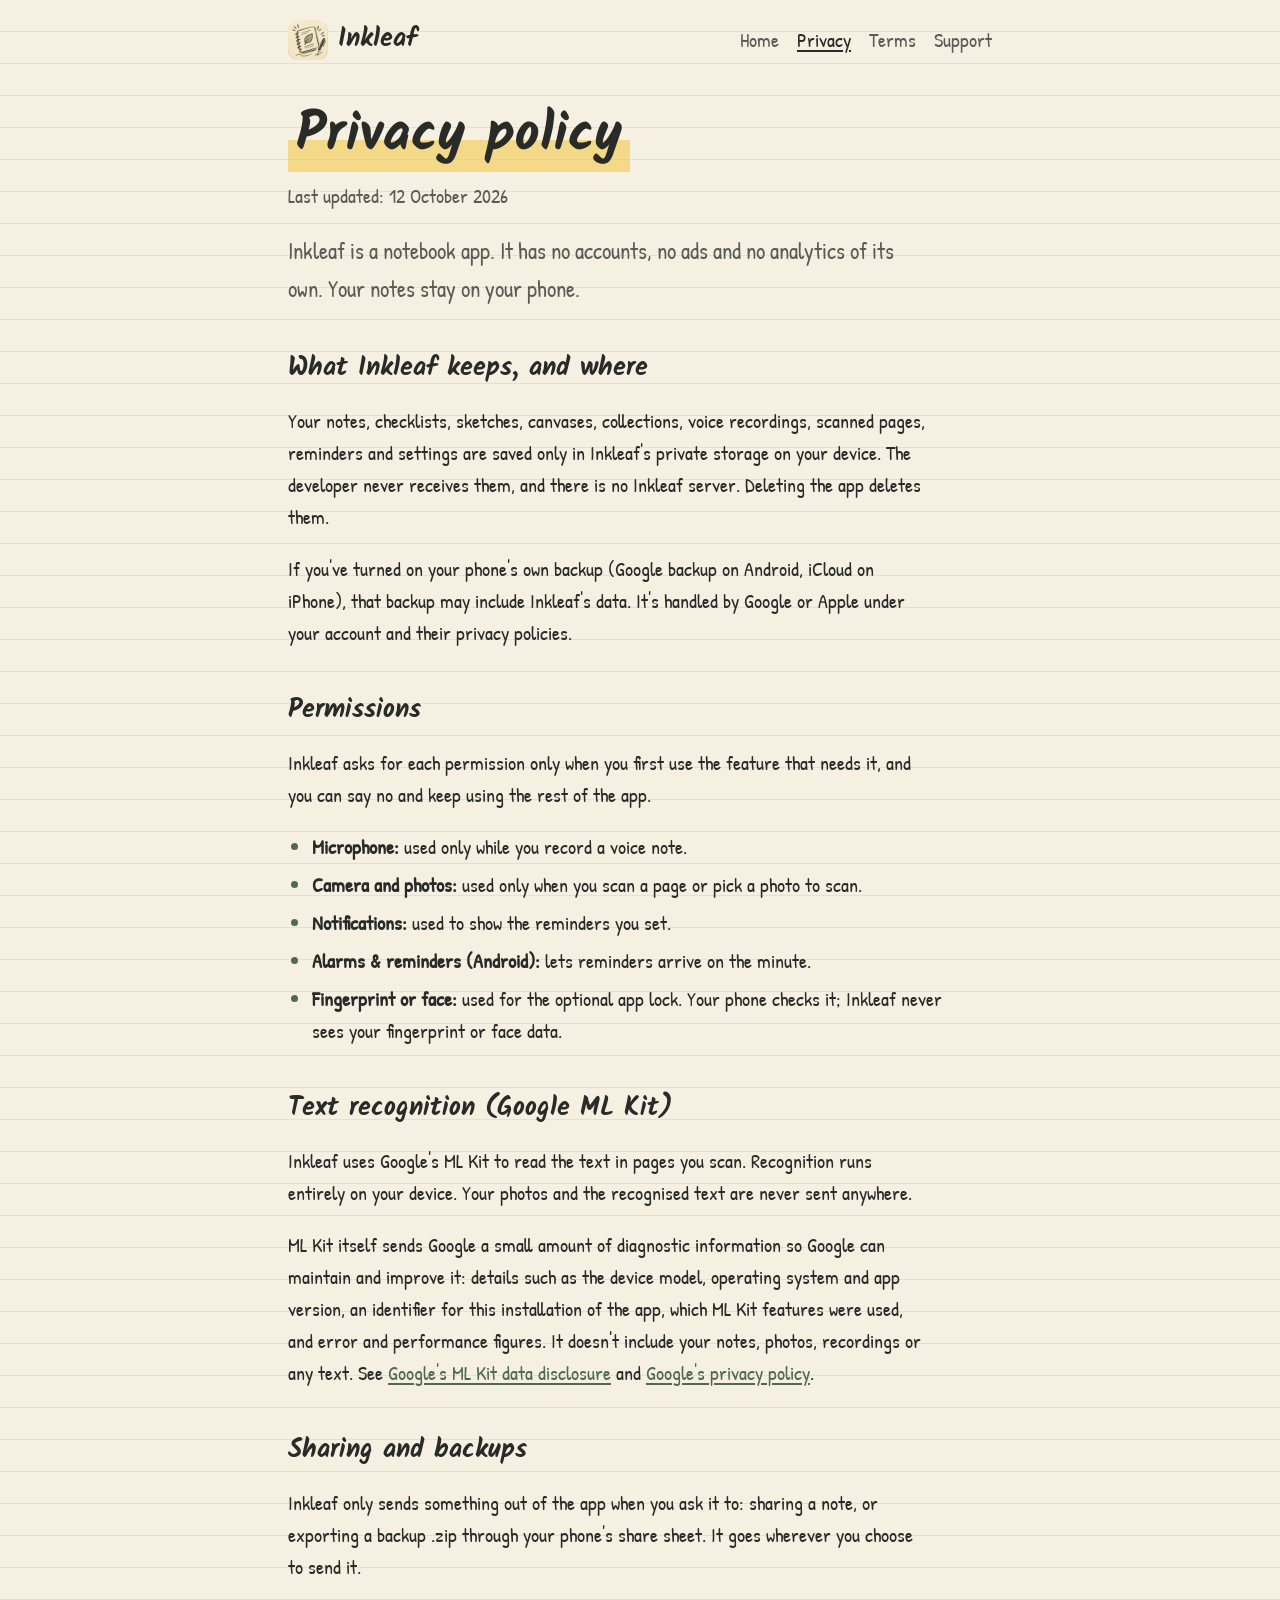
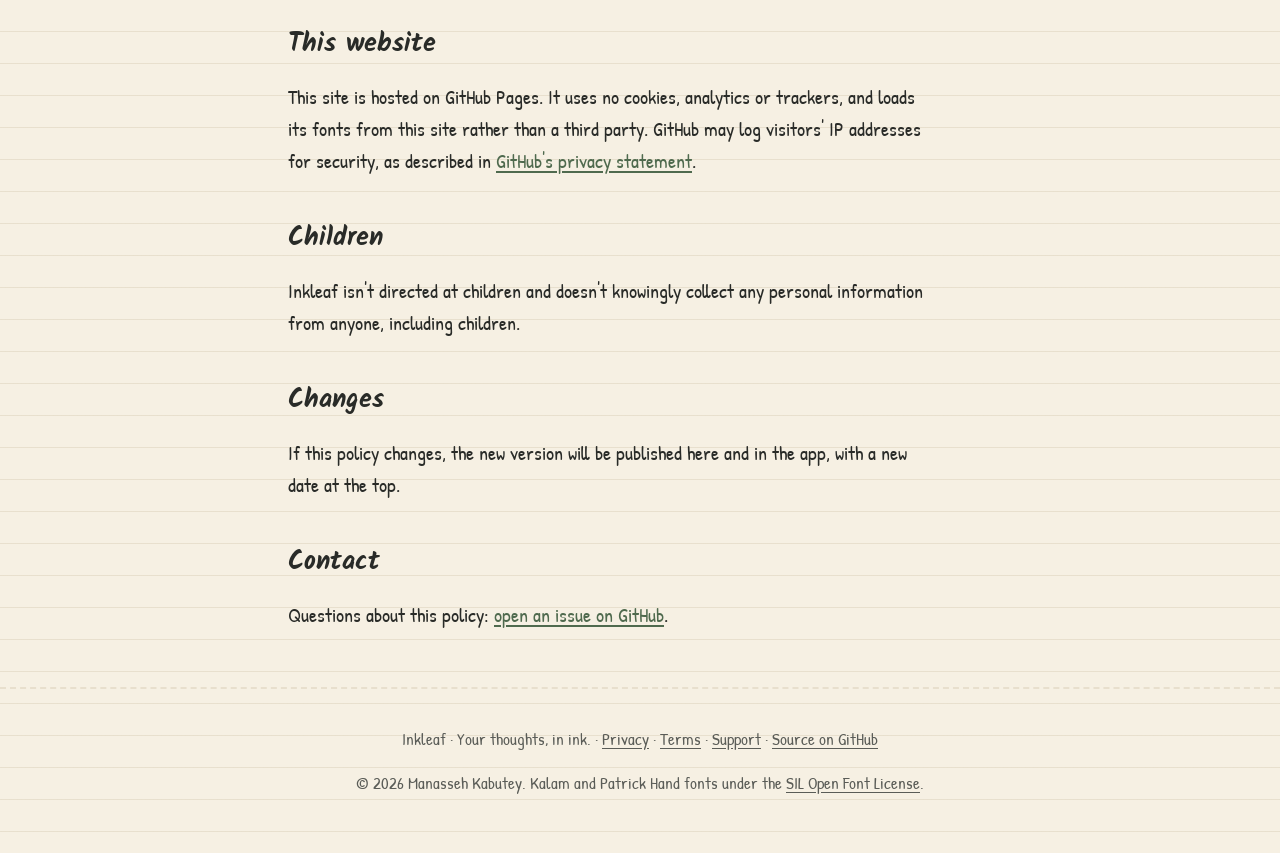
==== site/privacy.html @ 99299080 "Add the Inkleaf website on GitHub Pages Home, privacy policy, terms of use and support pages in site" ====
<!doctype html>
<html lang="en">
<head>
  <meta charset="utf-8">
  <meta name="viewport" content="width=device-width, initial-scale=1">
  <title>Privacy policy · Inkleaf</title>
  <meta name="description" content="What Inkleaf keeps on your phone, and what it never sends.">
  <meta name="theme-color" content="#f6f0e3" media="(prefers-color-scheme: light)">
  <meta name="theme-color" content="#1f201e" media="(prefers-color-scheme: dark)">
  <link rel="icon" href="img/logo-32.png" type="image/png">
  <link rel="apple-touch-icon" href="img/logo-192.png">
  <link rel="preload" href="fonts/Kalam-Bold.ttf" as="font" type="font/ttf" crossorigin>
  <link rel="preload" href="fonts/PatrickHand-Regular.ttf" as="font" type="font/ttf" crossorigin>
  <link rel="stylesheet" href="style.css">
</head>
<body>
  <header class="site wrap">
    <a class="brand" href="index.html"><img src="img/logo-192.png" alt="" width="40" height="40">Inkleaf</a>
    <nav class="site" aria-label="Site">
      <a href="index.html">Home</a>
      <a href="privacy.html" aria-current="page">Privacy</a>
      <a href="terms.html">Terms</a>
      <a href="support.html">Support</a>
    </nav>
  </header>
  <main class="wrap">
    <h1><span class="mark">Privacy policy</span></h1>
    <p class="updated">Last updated: 12 October 2026</p>
    <p class="lede">Inkleaf is a notebook app. It has no accounts, no ads and no analytics of its own. Your notes stay on your phone.</p>

    <h2>What Inkleaf keeps, and where</h2>
    <p>Your notes, checklists, sketches, canvases, collections, voice recordings, scanned pages, reminders and settings are saved only in Inkleaf's private storage on your device. The developer never receives them, and there is no Inkleaf server. Deleting the app deletes them.</p>
    <p>If you've turned on your phone's own backup (Google backup on Android, iCloud on iPhone), that backup may include Inkleaf's data. It's handled by Google or Apple under your account and their privacy policies.</p>

    <h2>Permissions</h2>
    <p>Inkleaf asks for each permission only when you first use the feature that needs it, and you can say no and keep using the rest of the app.</p>
    <ul>
      <li><strong>Microphone:</strong> used only while you record a voice note.</li>
      <li><strong>Camera and photos:</strong> used only when you scan a page or pick a photo to scan.</li>
      <li><strong>Notifications:</strong> used to show the reminders you set.</li>
      <li><strong>Alarms &amp; reminders (Android):</strong> lets reminders arrive on the minute.</li>
      <li><strong>Fingerprint or face:</strong> used for the optional app lock. Your phone checks it; Inkleaf never sees your fingerprint or face data.</li>
    </ul>

    <h2>Text recognition (Google ML Kit)</h2>
    <p>Inkleaf uses Google's ML Kit to read the text in pages you scan. Recognition runs entirely on your device. Your photos and the recognised text are never sent anywhere.</p>
    <p>ML Kit itself sends Google a small amount of diagnostic information so Google can maintain and improve it: details such as the device model, operating system and app version, an identifier for this installation of the app, which ML Kit features were used, and error and performance figures. It doesn't include your notes, photos, recordings or any text. See <a href="https://developers.google.com/ml-kit/android/data-disclosure">Google's ML Kit data disclosure</a> and <a href="https://policies.google.com/privacy">Google's privacy policy</a>.</p>

    <h2>Sharing and backups</h2>
    <p>Inkleaf only sends something out of the app when you ask it to: sharing a note, or exporting a backup .zip through your phone's share sheet. It goes wherever you choose to send it.</p>

    <h2>This website</h2>
    <p>This site is hosted on GitHub Pages. It uses no cookies, analytics or trackers, and loads its fonts from this site rather than a third party. GitHub may log visitors' IP addresses for security, as described in <a href="https://docs.github.com/en/site-policy/privacy-policies/github-general-privacy-statement">GitHub's privacy statement</a>.</p>

    <h2>Children</h2>
    <p>Inkleaf isn't directed at children and doesn't knowingly collect any personal information from anyone, including children.</p>

    <h2>Changes</h2>
    <p>If this policy changes, the new version will be published here and in the app, with a new date at the top.</p>

    <h2>Contact</h2>
    <p>Questions about this policy: <a href="https://github.com/Qharny/InkLeaf/issues">open an issue on GitHub</a>.</p>
  </main>
  <footer class="site">
    <p>Inkleaf · Your thoughts, in ink. · <a href="privacy.html">Privacy</a> · <a href="terms.html">Terms</a> · <a href="support.html">Support</a> · <a href="https://github.com/Qharny/InkLeaf">Source on GitHub</a></p>
    <p>© 2026 Manasseh Kabutey. Kalam and Patrick Hand fonts under the <a href="fonts/Kalam-OFL.txt">SIL Open Font License</a>.</p>
  </footer>
</body>
</html>
---- site/style.css ----
/* Inkleaf's paper, ink and sage, as in lib/app/theme/app_colors.dart. */
@font-face {
  font-family: "Kalam";
  src: url("fonts/Kalam-Bold.ttf") format("truetype");
  font-weight: 700;
  font-display: swap;
}
@font-face {
  font-family: "Patrick Hand";
  src: url("fonts/PatrickHand-Regular.ttf") format("truetype");
  font-weight: 400;
  font-display: swap;
}

:root {
  --paper: #f6f0e3;
  --paper-light: #fbf7ee;
  --paper-dark: #ece3cf;
  --ink: #292b28;
  --ink-soft: #5a5c57;
  --sage-deep: #4f6a4e;
  --marker: rgba(242, 201, 76, 0.6);
  --rule: rgba(220, 210, 188, 0.55);
  --card: #fbf7ee;
  color-scheme: light;
}
@media (prefers-color-scheme: dark) {
  :root {
    --paper: #1f201e;
    --paper-light: #2a2c29;
    --paper-dark: #353733;
    --ink: #ede6d6;
    --ink-soft: #b9b3a5;
    --sage-deep: #9db89b;
    --marker: rgba(242, 201, 76, 0.32);
    --rule: rgba(69, 71, 63, 0.35);
    --card: #2a2c29;
    color-scheme: dark;
  }
}

* { box-sizing: border-box; }

html { -webkit-text-size-adjust: 100%; }

body {
  margin: 0;
  background-color: var(--paper);
  /* Faint ruled lines, like the app's notebook paper. */
  background-image: repeating-linear-gradient(
    to bottom, transparent 0 31px, var(--rule) 31px 32px);
  color: var(--ink);
  font-family: "Patrick Hand", "Segoe Print", "Comic Sans MS", system-ui, sans-serif;
  font-size: 1.25rem;
  line-height: 1.6;
}

a { color: var(--sage-deep); text-underline-offset: 3px; }
a:hover { text-decoration-thickness: 2px; }
a:focus-visible { outline: 2px dashed var(--sage-deep); outline-offset: 3px; border-radius: 4px; }

.wrap { max-width: 46rem; margin: 0 auto; padding: 0 16px; }

header.site {
  display: flex;
  flex-wrap: wrap;
  align-items: center;
  justify-content: space-between;
  gap: 8px 20px;
  padding-top: 20px;
  padding-bottom: 8px;
}
.brand {
  display: inline-flex;
  align-items: center;
  gap: 10px;
  color: var(--ink);
  text-decoration: none;
  font-family: "Kalam", cursive;
  font-weight: 700;
  font-size: 1.6rem;
}
.brand img { width: 40px; height: 40px; border-radius: 10px; }
nav.site { display: flex; flex-wrap: wrap; gap: 4px 18px; }
nav.site a { color: var(--ink-soft); text-decoration: none; }
nav.site a:hover, nav.site a[aria-current="page"] { color: var(--ink); text-decoration: underline; }

h1, h2, h3 {
  font-family: "Kalam", cursive;
  font-weight: 700;
  line-height: 1.25;
  text-wrap: balance;
}
h1 { font-size: clamp(2.2rem, 7vw, 3.4rem); margin: 0.6em 0 0.2em; }
h2 { font-size: 1.6rem; margin: 1.8em 0 0.3em; }
h3 { font-size: 1.3rem; margin: 1.4em 0 0.2em; }

/* The marker swipe behind headings. */
.mark {
  background: linear-gradient(transparent 55%, var(--marker) 55% 92%, transparent 92%);
  padding: 0 0.15em;
  -webkit-box-decoration-break: clone;
  box-decoration-break: clone;
}

.lede { font-size: 1.45rem; color: var(--ink-soft); margin-top: 0; }
.updated { color: var(--ink-soft); margin-top: 0; }

main p, main li { max-width: 40rem; }
main ul { padding-left: 1.2em; }
main li { margin: 0.3em 0; }
main li::marker { color: var(--sage-deep); }

.card {
  background: var(--card);
  border: 2px solid var(--ink);
  border-radius: 14px;
  box-shadow: 3px 4px 0 var(--ink);
  padding: 4px 20px 12px;
  margin: 24px 0;
}

.button {
  display: inline-block;
  padding: 6px 18px;
  border: 2px solid var(--ink);
  border-radius: 12px;
  box-shadow: 2px 3px 0 var(--ink);
  background: var(--paper-light);
  color: var(--ink);
  text-decoration: none;
}
.button:hover { transform: translate(-1px, -1px); box-shadow: 3px 4px 0 var(--ink); }
@media (prefers-reduced-motion: reduce) { .button:hover { transform: none; } }

.shots {
  display: grid;
  grid-template-columns: repeat(auto-fit, minmax(150px, 1fr));
  gap: 16px;
  margin: 28px 0;
}
.shots figure { margin: 0; text-align: center; color: var(--ink-soft); font-size: 1.05rem; }
.shots img {
  width: 100%;
  height: auto;
  border: 2px solid var(--ink);
  border-radius: 18px;
  box-shadow: 3px 4px 0 var(--ink);
  background: var(--paper-light);
}

.features { padding-left: 0; list-style: none; }
.features li { margin: 0.6em 0; }
.features strong { font-family: "Kalam", cursive; }

footer.site {
  margin-top: 56px;
  padding: 20px 16px 40px;
  border-top: 2px dashed var(--rule);
  color: var(--ink-soft);
  font-size: 1.05rem;
  text-align: center;
}
footer.site a { color: var(--ink-soft); }
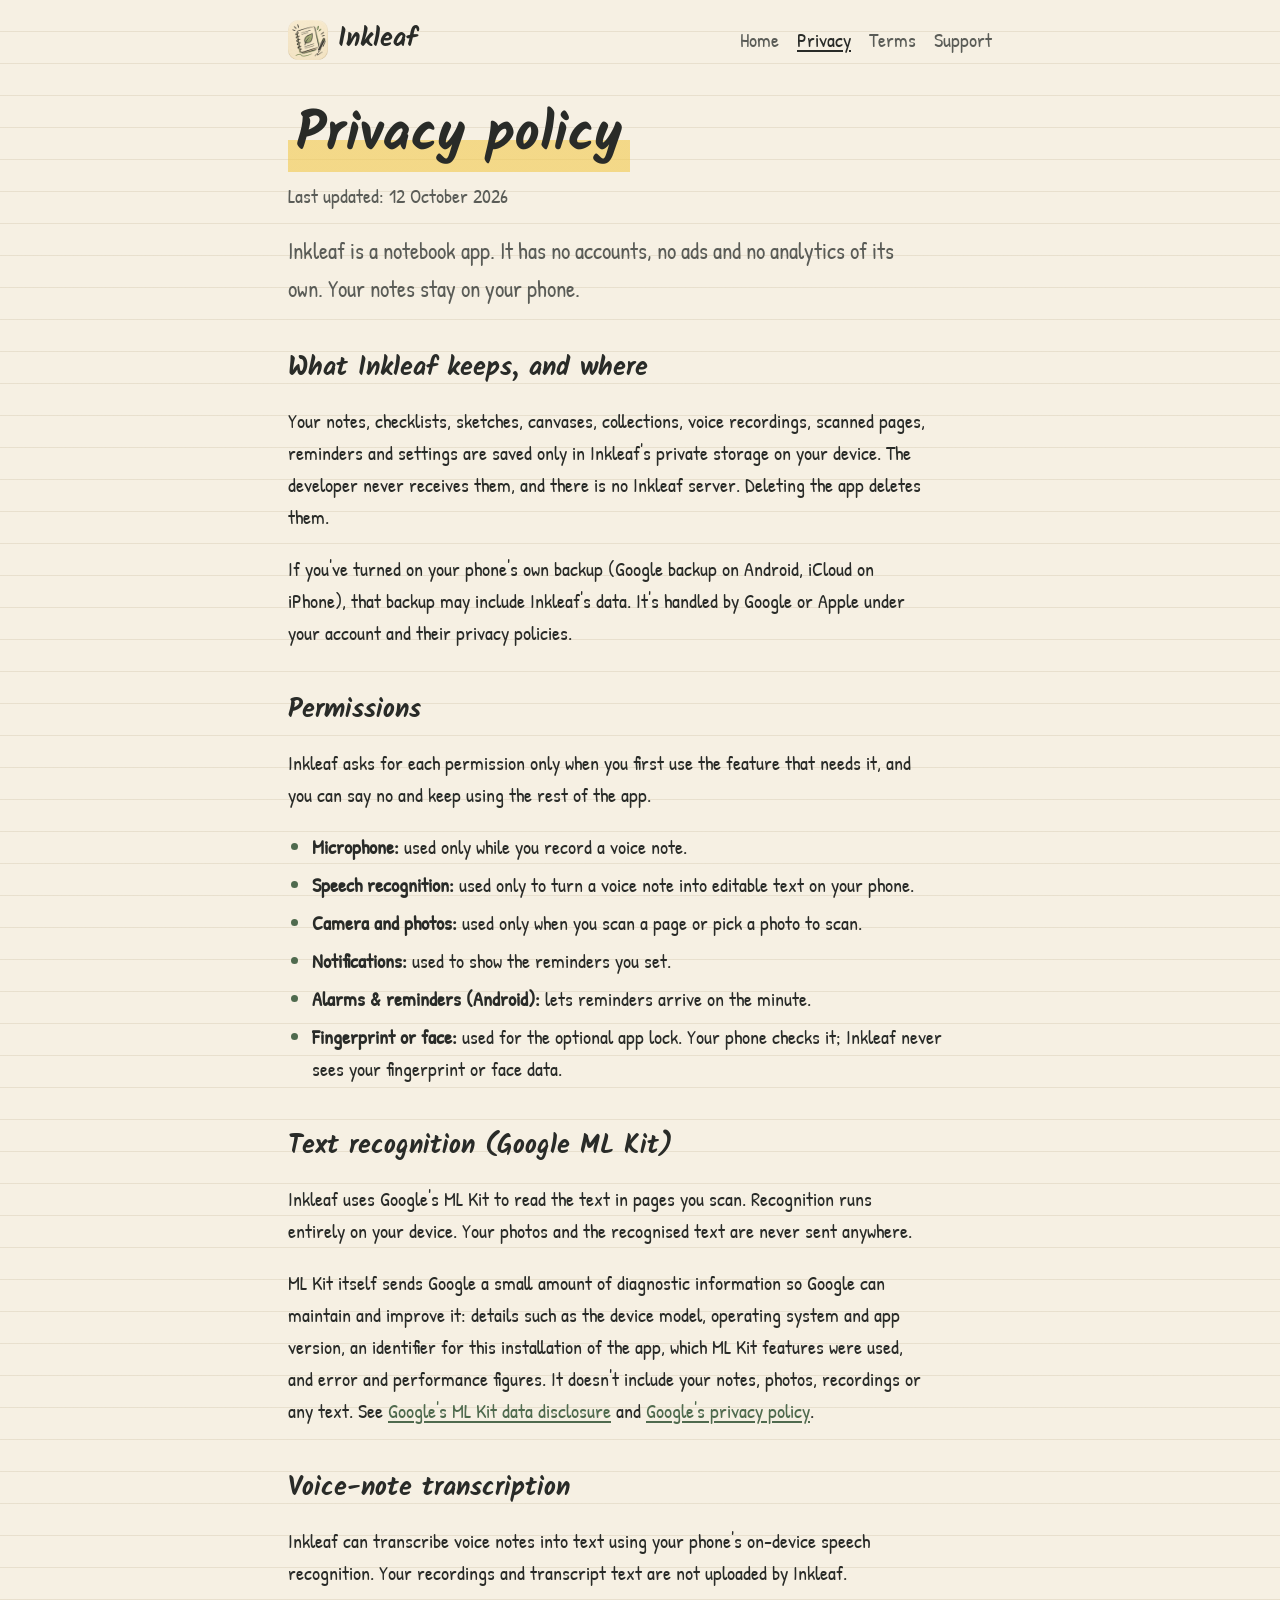
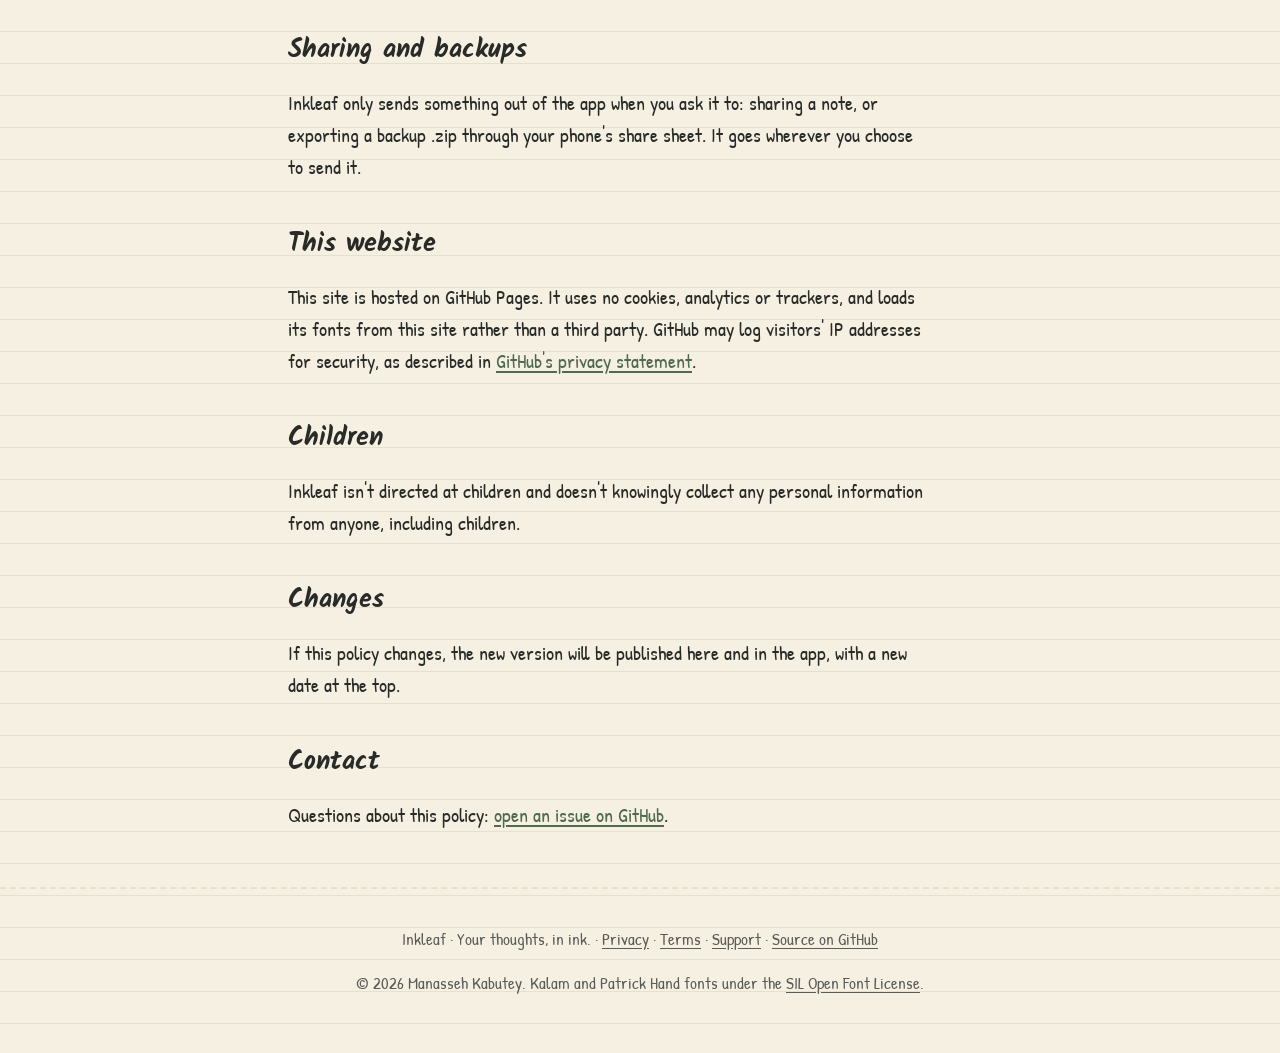
==== commit 0c8be430: "feat: capture on-device transcript for voice notes Co-authored-by: Qharny <107959408+Qharny@users.no" ====
--- a/site/privacy.html
+++ b/site/privacy.html
@@ -36,6 +36,7 @@
     <p>Inkleaf asks for each permission only when you first use the feature that needs it, and you can say no and keep using the rest of the app.</p>
     <ul>
       <li><strong>Microphone:</strong> used only while you record a voice note.</li>
+      <li><strong>Speech recognition:</strong> used only to turn a voice note into editable text on your phone.</li>
       <li><strong>Camera and photos:</strong> used only when you scan a page or pick a photo to scan.</li>
       <li><strong>Notifications:</strong> used to show the reminders you set.</li>
       <li><strong>Alarms &amp; reminders (Android):</strong> lets reminders arrive on the minute.</li>
@@ -45,6 +46,9 @@
     <h2>Text recognition (Google ML Kit)</h2>
     <p>Inkleaf uses Google's ML Kit to read the text in pages you scan. Recognition runs entirely on your device. Your photos and the recognised text are never sent anywhere.</p>
     <p>ML Kit itself sends Google a small amount of diagnostic information so Google can maintain and improve it: details such as the device model, operating system and app version, an identifier for this installation of the app, which ML Kit features were used, and error and performance figures. It doesn't include your notes, photos, recordings or any text. See <a href="https://developers.google.com/ml-kit/android/data-disclosure">Google's ML Kit data disclosure</a> and <a href="https://policies.google.com/privacy">Google's privacy policy</a>.</p>
+
+    <h2>Voice-note transcription</h2>
+    <p>Inkleaf can transcribe voice notes into text using your phone's on-device speech recognition. Your recordings and transcript text are not uploaded by Inkleaf.</p>
 
     <h2>Sharing and backups</h2>
     <p>Inkleaf only sends something out of the app when you ask it to: sharing a note, or exporting a backup .zip through your phone's share sheet. It goes wherever you choose to send it.</p>
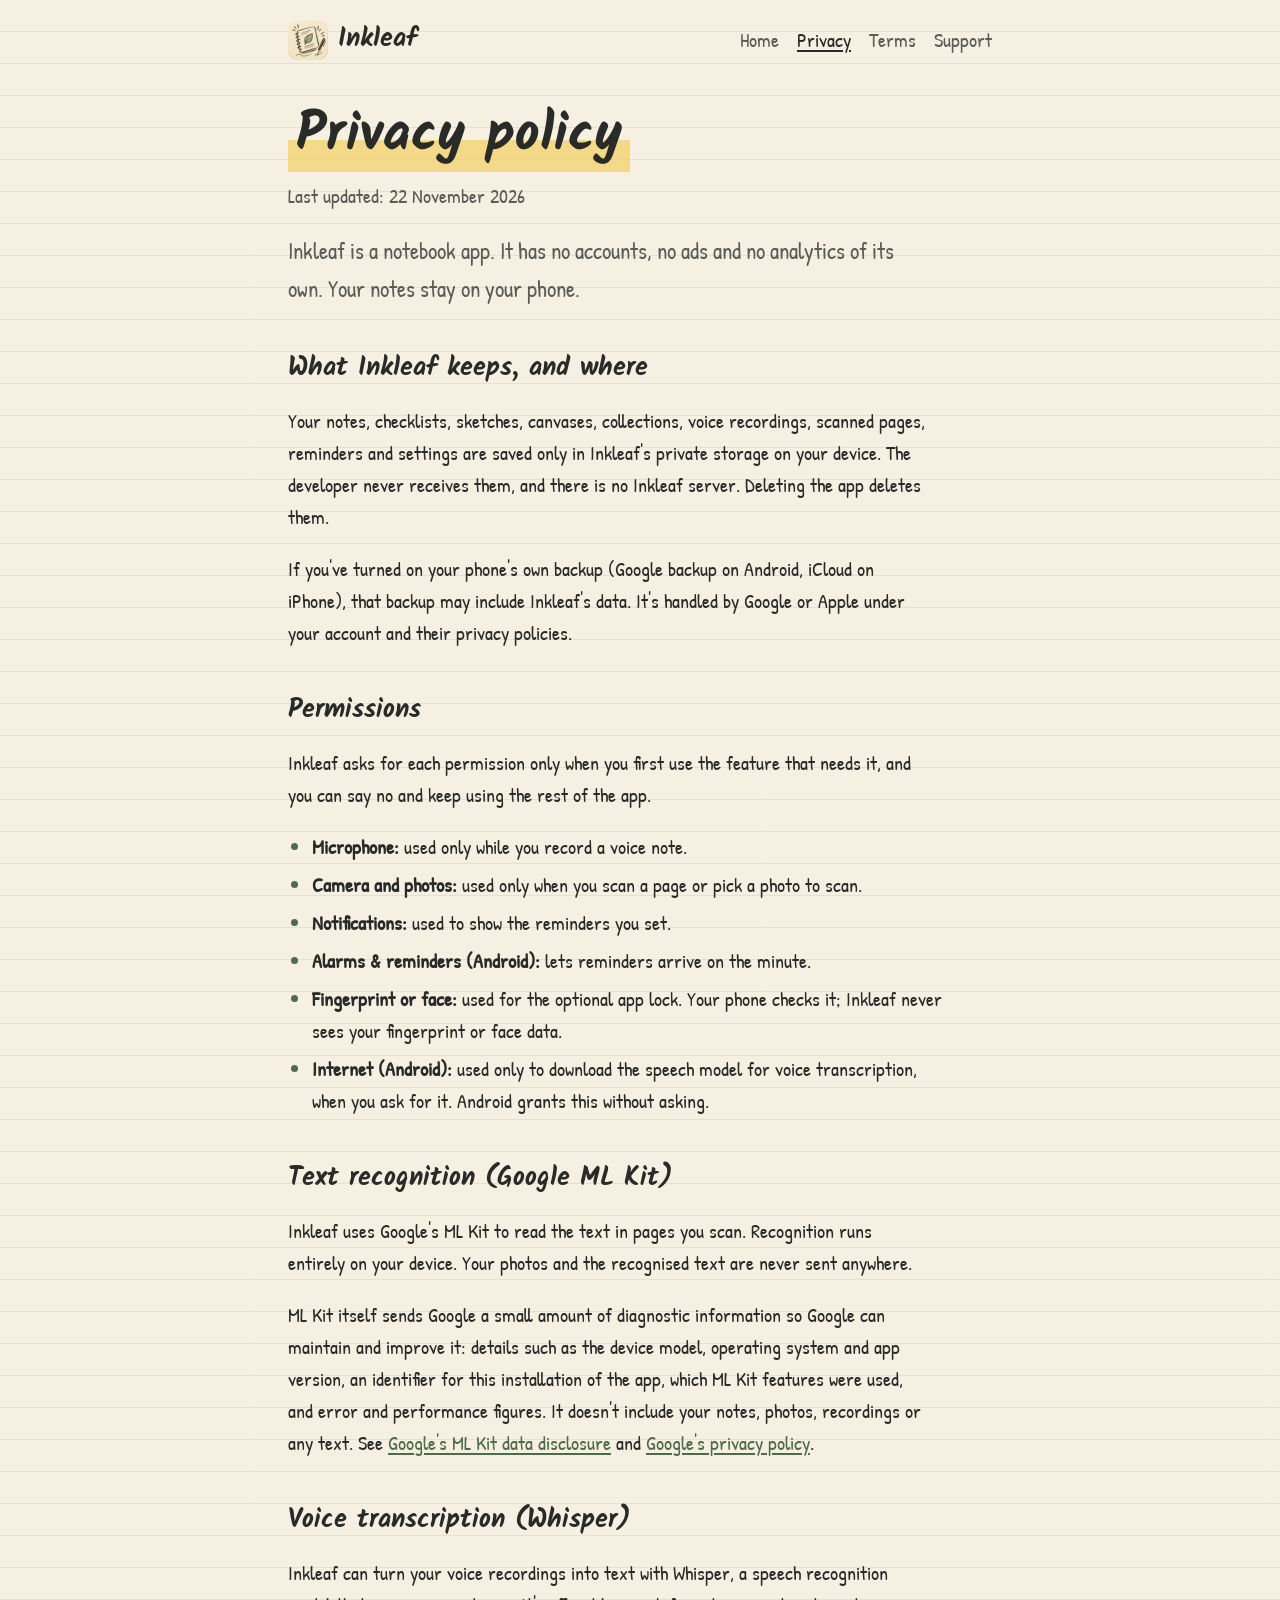
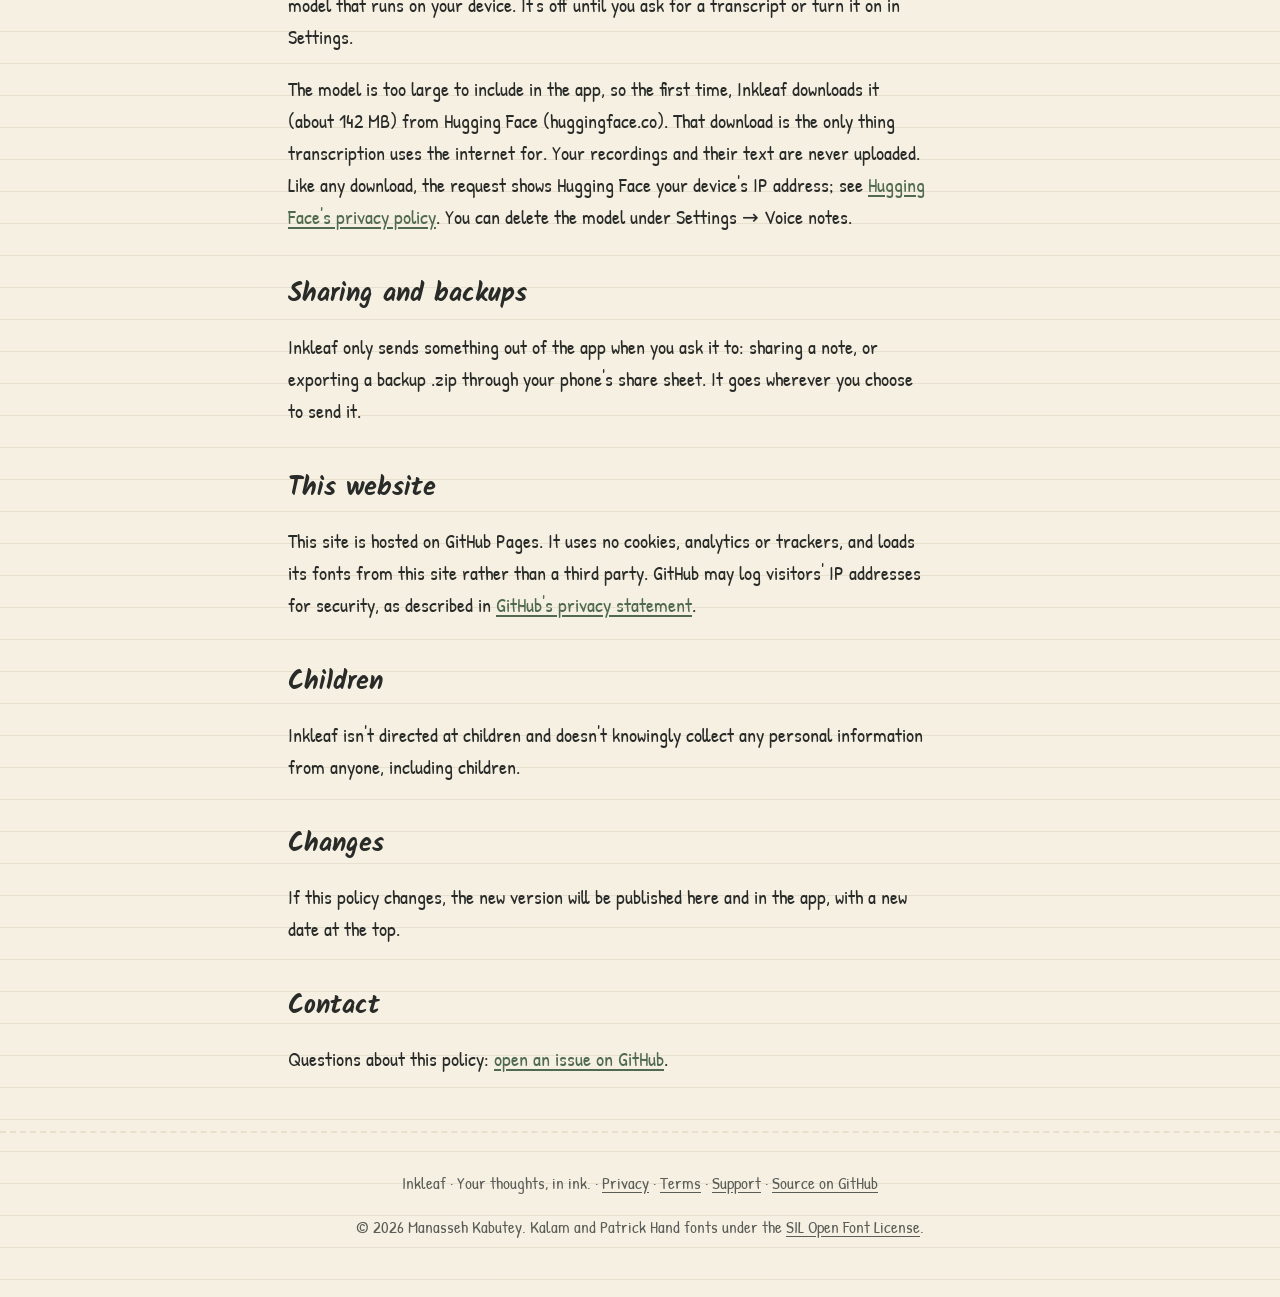
==== commit 65e7c53e: "Document voice transcription in the privacy policy All three copies of the policy now cover the one-" ====
--- a/site/privacy.html
+++ b/site/privacy.html
@@ -25,7 +25,7 @@
   </header>
   <main class="wrap">
     <h1><span class="mark">Privacy policy</span></h1>
-    <p class="updated">Last updated: 12 October 2026</p>
+    <p class="updated">Last updated: 22 November 2026</p>
     <p class="lede">Inkleaf is a notebook app. It has no accounts, no ads and no analytics of its own. Your notes stay on your phone.</p>
 
     <h2>What Inkleaf keeps, and where</h2>
@@ -36,19 +36,20 @@
     <p>Inkleaf asks for each permission only when you first use the feature that needs it, and you can say no and keep using the rest of the app.</p>
     <ul>
       <li><strong>Microphone:</strong> used only while you record a voice note.</li>
-      <li><strong>Speech recognition:</strong> used only to turn a voice note into editable text on your phone.</li>
       <li><strong>Camera and photos:</strong> used only when you scan a page or pick a photo to scan.</li>
       <li><strong>Notifications:</strong> used to show the reminders you set.</li>
       <li><strong>Alarms &amp; reminders (Android):</strong> lets reminders arrive on the minute.</li>
       <li><strong>Fingerprint or face:</strong> used for the optional app lock. Your phone checks it; Inkleaf never sees your fingerprint or face data.</li>
+      <li><strong>Internet (Android):</strong> used only to download the speech model for voice transcription, when you ask for it. Android grants this without asking.</li>
     </ul>
 
     <h2>Text recognition (Google ML Kit)</h2>
     <p>Inkleaf uses Google's ML Kit to read the text in pages you scan. Recognition runs entirely on your device. Your photos and the recognised text are never sent anywhere.</p>
     <p>ML Kit itself sends Google a small amount of diagnostic information so Google can maintain and improve it: details such as the device model, operating system and app version, an identifier for this installation of the app, which ML Kit features were used, and error and performance figures. It doesn't include your notes, photos, recordings or any text. See <a href="https://developers.google.com/ml-kit/android/data-disclosure">Google's ML Kit data disclosure</a> and <a href="https://policies.google.com/privacy">Google's privacy policy</a>.</p>
 
-    <h2>Voice-note transcription</h2>
-    <p>Inkleaf can transcribe voice notes into text using your phone's on-device speech recognition. Your recordings and transcript text are not uploaded by Inkleaf.</p>
+    <h2>Voice transcription (Whisper)</h2>
+    <p>Inkleaf can turn your voice recordings into text with Whisper, a speech recognition model that runs on your device. It's off until you ask for a transcript or turn it on in Settings.</p>
+    <p>The model is too large to include in the app, so the first time, Inkleaf downloads it (about 142 MB) from Hugging Face (huggingface.co). That download is the only thing transcription uses the internet for. Your recordings and their text are never uploaded. Like any download, the request shows Hugging Face your device's IP address; see <a href="https://huggingface.co/privacy">Hugging Face's privacy policy</a>. You can delete the model under Settings → Voice notes.</p>
 
     <h2>Sharing and backups</h2>
     <p>Inkleaf only sends something out of the app when you ask it to: sharing a note, or exporting a backup .zip through your phone's share sheet. It goes wherever you choose to send it.</p>
